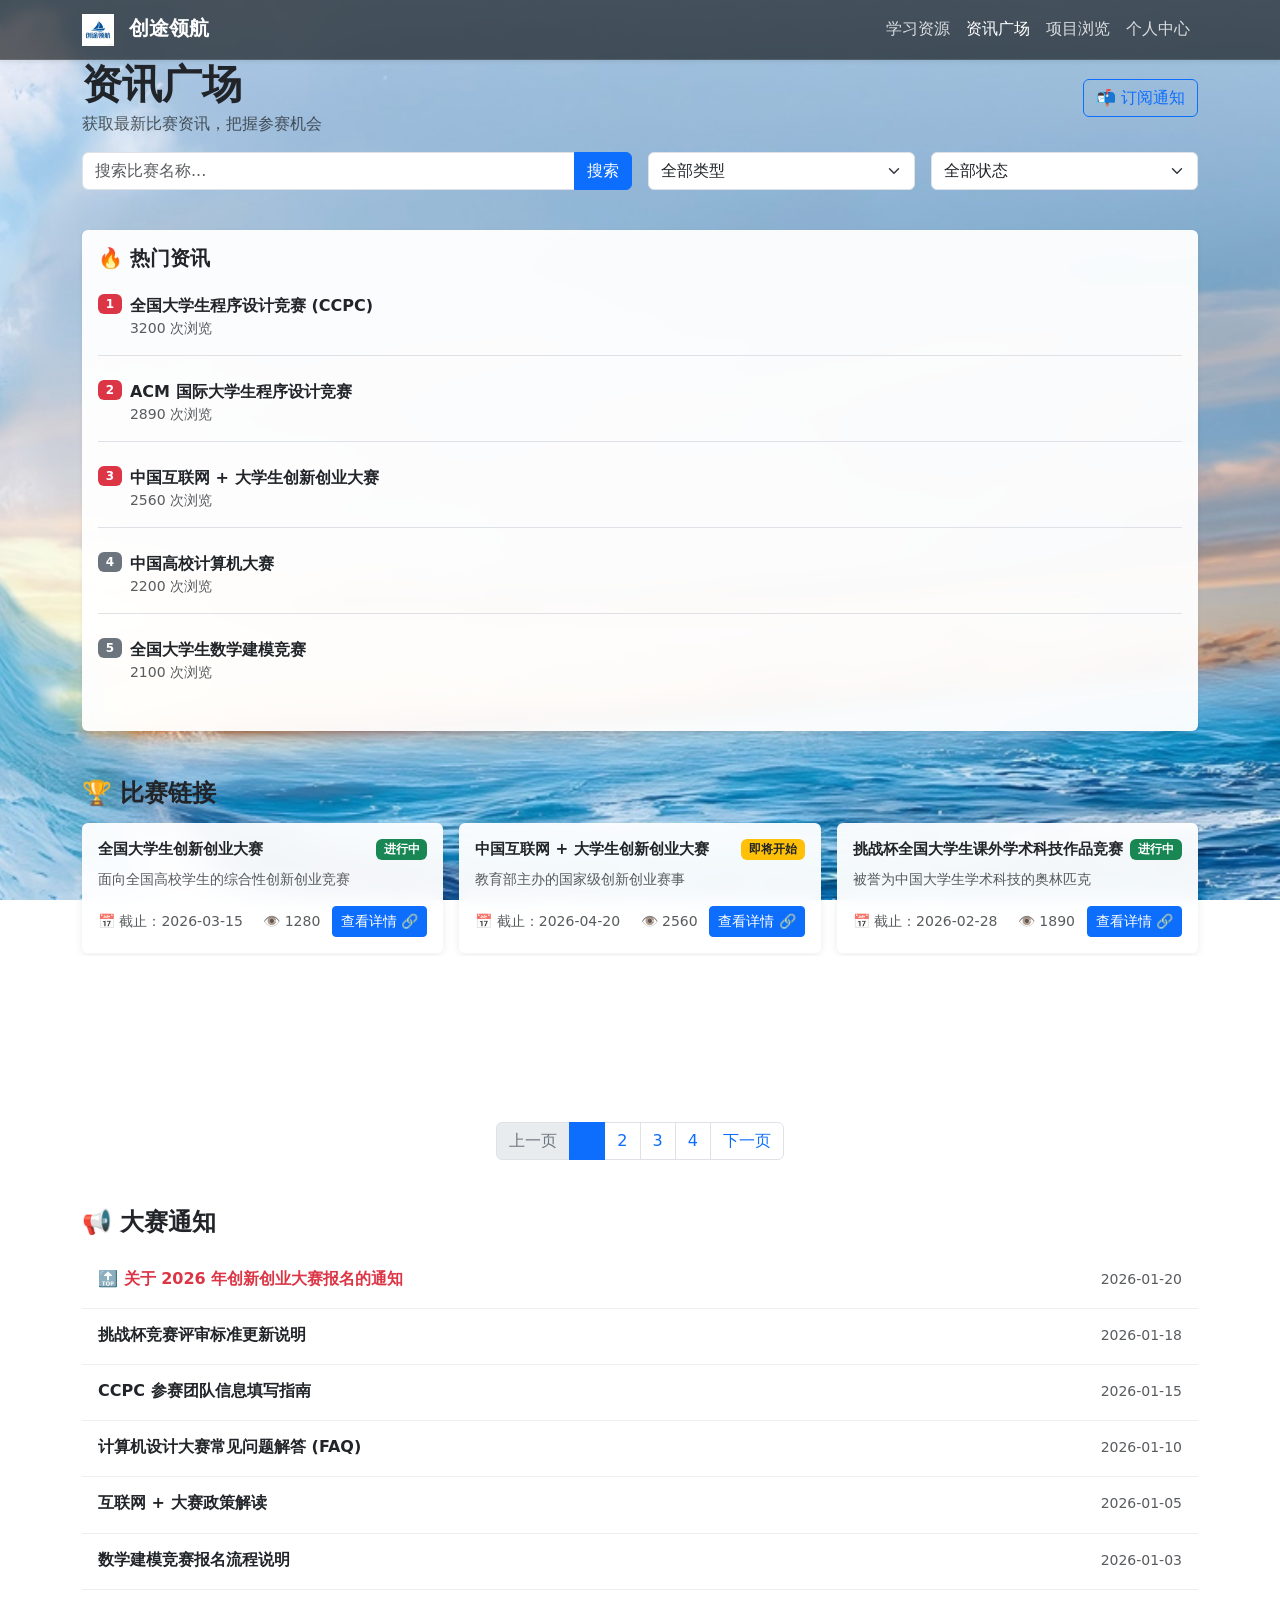
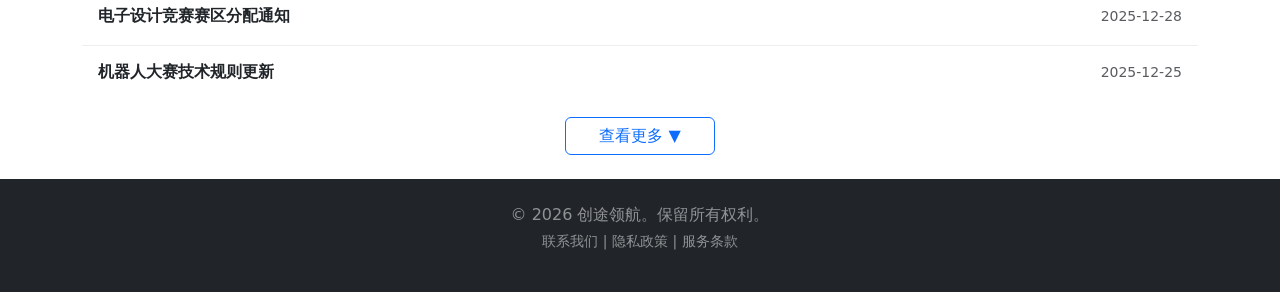
==== competition.html @ e3df8698 "2026.3.18-web设计-创途领航" ====
<!DOCTYPE html>
<html lang="zh-CN">
<head>
    <meta charset="UTF-8">
    <meta name="viewport" content="width=device-width, initial-scale=1.0">
    <title>资讯广场 - 创途领航</title>
    <link href="https://cdn.jsdelivr.net/npm/bootstrap@5.1.3/dist/css/bootstrap.min.css" rel="stylesheet">
    <link rel="stylesheet" href="/css/common.css">
    <link rel="stylesheet" href="/css/competition.css">
    <link rel="stylesheet" href="/css/common.css">
</head>
<body>

    <!-- 导航栏 -->
    <nav class="navbar navbar-expand-lg bg-dark navbar-dark shadow-sm">
        <div class="container">
            <a href="index.html" class="navbar-brand fw-bold">
                <img src="/images/logo.png" alt="logo" class="me-2" style="width: 32px; height: 32px; object-fit: contain;">
                创途领航
            </a>
            <button class="navbar-toggler" type="button" data-bs-toggle="collapse" data-bs-target="#navmenu">
                <span class="navbar-toggler-icon"></span>
            </button>
            <div class="collapse navbar-collapse" id="navmenu">
                <ul class="navbar-nav ms-auto">
                    <li class="nav-item"><a class="nav-link" href="index.html#resources">学习资源</a></li>
                    <li class="nav-item"><a class="nav-link active" href="competition.html">资讯广场</a></li>
                    <li class="nav-item"><a class="nav-link" href="project.html">项目浏览</a></li>
                    <li class="nav-item"><a class="nav-link" href="index.html#profile">个人中心</a></li>
                </ul>
            </div>
        </div>
    </nav>

    <div class="bg-full"></div>

    <!-- 页面标题 -->
    <section class="page-header">
        <div class="container">
            <div class="d-flex justify-content-between align-items-center">
                <div>
                    <h1 class="fw-bold mb-1">资讯广场</h1>
                    <p class="text-muted mb-0">获取最新比赛资讯，把握参赛机会</p>
                </div>
                <div>
                    <a href="#" class="btn btn-outline-primary" id="subscribeBtn">
                        📬 订阅通知
                    </a>
                </div>
            </div>
        </div>
    </section>

    <!-- 搜索与筛选 -->
    <section class="py-3">
        <div class="container">
            <div class="row g-3">
                <div class="col-md-6">
                    <div class="input-group">
                        <input type="text" class="form-control" id="searchInput" placeholder="搜索比赛名称...">
                        <button class="btn btn-primary" type="button" id="searchBtn">搜索</button>
                    </div>
                </div>
                <div class="col-md-3">
                    <select class="form-select" id="typeSelect">
                        <option value="">全部类型</option>
                        <option value="competition">比赛链接</option>
                        <option value="notice">大赛通知</option>
                    </select>
                </div>
                <div class="col-md-3">
                    <select class="form-select" id="statusSelect">
                        <option value="">全部状态</option>
                        <option value="ongoing">进行中</option>
                        <option value="upcoming">即将开始</option>
                        <option value="ended">已结束</option>
                    </select>
                </div>
            </div>
        </div>
    </section>

    <!-- 内容区域 -->
    <section class="py-4 flex-grow-1">
        <div class="container">
            <div class="row">
                <div class="col-12">                  
                    <!-- 热门资讯（移到顶部） -->
                    <div class="mb-5">
                        <div class="card border-0 shadow-sm">
                            <div class="card-body">
                                <h5 class="fw-bold mb-3">🔥 热门资讯</h5>
                                <ul class="list-unstyled mb-0 hot-list" id="hotList">
                                    <!-- 动态加载热门资讯 -->
                                </ul>
                            </div>
                        </div>
                    </div>

                    <!-- 比赛链接 -->
                    <div class="mb-5" id="competitionSection">
                        <h4 class="fw-bold mb-3">🏆 比赛链接</h4>
                        <div class="row g-3" id="competitionList">
                            <!-- 动态加载比赛卡片 -->
                        </div>
                        
                        <!-- 分页控件 -->
                        <nav class="mt-4" id="competitionPagination">
                            <ul class="pagination justify-content-center">
                                <!-- 动态生成分页 -->
                            </ul>
                        </nav>
                    </div>

                    <!-- 大赛通知 -->
                    <div id="noticeSection">
                        <h4 class="fw-bold mb-3">📢 大赛通知</h4>
                        <div class="list-group notice-list" id="noticeList">
                            <!-- 动态加载通知列表 -->
                        </div>
                        
                        <!-- 查看更多按钮 -->
                        <div class="text-center mt-3" id="noticeMoreBtn">
                            <button class="btn btn-outline-primary" id="toggleNoticeBtn">
                                查看更多 ▼
                            </button>
                        </div>
                    </div>
                </div>
            </div>
        </div>
    </section>
    <!-- 页脚 -->
    <footer class="bg-dark text-white-50 text-center py-4 mt-auto">
        <div class="container">
            <p class="mb-1">&copy; 2026 创途领航。保留所有权利。</p>
            <p class="small">联系我们 | 隐私政策 | 服务条款</p>
        </div>
    </footer>

    <script src="https://cdn.jsdelivr.net/npm/bootstrap@5.1.3/dist/js/bootstrap.bundle.min.js"></script>
    
    <script src="/js/competition.js"></script>
    
</body>
</html>
---- css/common.css ----
/* 动态背景层 */
.bg-full {
    position: fixed;
    top: 0;
    left: 0;
    width: 100vw;
    height: 100vh;
    background-image: url('/images/index背景.png');
    background-size: cover;
    background-position: center;
    background-repeat: no-repeat;
    z-index: -1;
    opacity: 1; 
}

/* 确保内容在背景之上 */
body {
    position: relative;
    min-height: 100vh;
}


.navbar {
    background-color: rgba(0,0,0,0.6) !important;
    backdrop-filter: blur(5px);
    border-bottom: 1px solid rgba(255, 255, 255, 0.1);
}


.navbar-brand {
    color: white !important;
}

.navbar-nav .nav-link {
    color: rgba(255, 255, 255, 0.8) !important;
    transition: color 0.3s ease;
}

.navbar-nav .nav-link:hover,
.navbar-nav .nav-link.active {
    color: white !important;
}


.card {
    background: rgba(255, 255, 255, 0.95);
    backdrop-filter: blur(10px);
}


.login-card {
    background: rgba(209, 234, 249, 0.95);
    backdrop-filter: blur(10px);
}

@media (max-width: 500px) {
    .bg-full {
        opacity: 0.1; 
    }
}
---- css/competition.css ----
/* 订阅按钮 */
#subscribeBtn {
    transition: all 0.3s ease;
}

#subscribeBtn:hover {
    transform: translateY(-2px);
}

/* 比赛卡片 */
.competition-card {
    border: none;
    box-shadow: 0 2px 9px rgba(0, 0, 0, 0.08);
}

.competition-card .card-title {
    font-size: 0.95rem;
    line-height: 1.4;
    display: -webkit-box;
    -webkit-line-clamp: 2;
    -webkit-box-orient: vertical;
    overflow: hidden;
}

.competition-card .badge {
    font-size: 0.75rem;
    padding: 0.35em 0.65em;
}

/* 通知列表 */
.notice-list .list-group-item {
    border: none;
    border-bottom: 1px solid #eee;
    transition: background-color 0.2s ease;
}

.notice-list .list-group-item:hover {
    background-color: #f8f9fa;
}

.notice-list .list-group-item:last-child {
    border-bottom: none;
}

/* 热门资讯排行 */
.hot-list li {
    transition: all 0.2s ease;
    padding: 0.5rem 0;
}

.hot-list li:hover {
    transform: translateX(5px);
}

.hot-list li:not(:last-child) {
    border-bottom: 1px solid #f5f5f5;
}

.hot-list .badge {
    min-width: 20px;
    height: 20px;
    display: flex;
    align-items: center;
    justify-content: center;
}

/* 筛选区域 */
.input-group .form-control {
    border-top-right-radius: 0;
    border-bottom-right-radius: 0;
}

.input-group .btn {
    border-top-left-radius: 0;
    border-bottom-left-radius: 0;
}

/* 分页样式优化 */
.pagination .page-link {
    color: #0d6efd;
    border: 1px solid #dee2e6;
}

.pagination .page-item.active .page-link {
    background-color: #0d6efd;
    border-color: #0d6efd;
}

.pagination .page-item.disabled .page-link {
    color: #6c757d;
    pointer-events: none;
}

/* 查看更多按钮 */
#toggleNoticeBtn {
    min-width: 150px;
    transition: all 0.3s ease;
}

#toggleNoticeBtn:hover {
    transform: translateY(-2px);
    box-shadow: 0 4px 12px rgba(13, 110, 253, 0.2);
}

/* 响应式调整 */
@media (max-width: 768px) {
    .page-header .d-flex {
        flex-direction: column;
        gap: 1rem;
        text-align: center;
    }
    
    .page-header .btn {
        width: 100%;
    }
    
    .competition-card .d-flex {
        flex-direction: column;
        gap: 0.5rem;
    }
    
    .pagination .page-link {
        padding: 0.5rem 0.75rem;
        font-size: 0.875rem;
    }
}
---- css/common.css ----
/* 动态背景层 */
.bg-full {
    position: fixed;
    top: 0;
    left: 0;
    width: 100vw;
    height: 100vh;
    background-image: url('/images/index背景.png');
    background-size: cover;
    background-position: center;
    background-repeat: no-repeat;
    z-index: -1;
    opacity: 1; 
}

/* 确保内容在背景之上 */
body {
    position: relative;
    min-height: 100vh;
}


.navbar {
    background-color: rgba(0,0,0,0.6) !important;
    backdrop-filter: blur(5px);
    border-bottom: 1px solid rgba(255, 255, 255, 0.1);
}


.navbar-brand {
    color: white !important;
}

.navbar-nav .nav-link {
    color: rgba(255, 255, 255, 0.8) !important;
    transition: color 0.3s ease;
}

.navbar-nav .nav-link:hover,
.navbar-nav .nav-link.active {
    color: white !important;
}


.card {
    background: rgba(255, 255, 255, 0.95);
    backdrop-filter: blur(10px);
}


.login-card {
    background: rgba(209, 234, 249, 0.95);
    backdrop-filter: blur(10px);
}

@media (max-width: 500px) {
    .bg-full {
        opacity: 0.1; 
    }
}
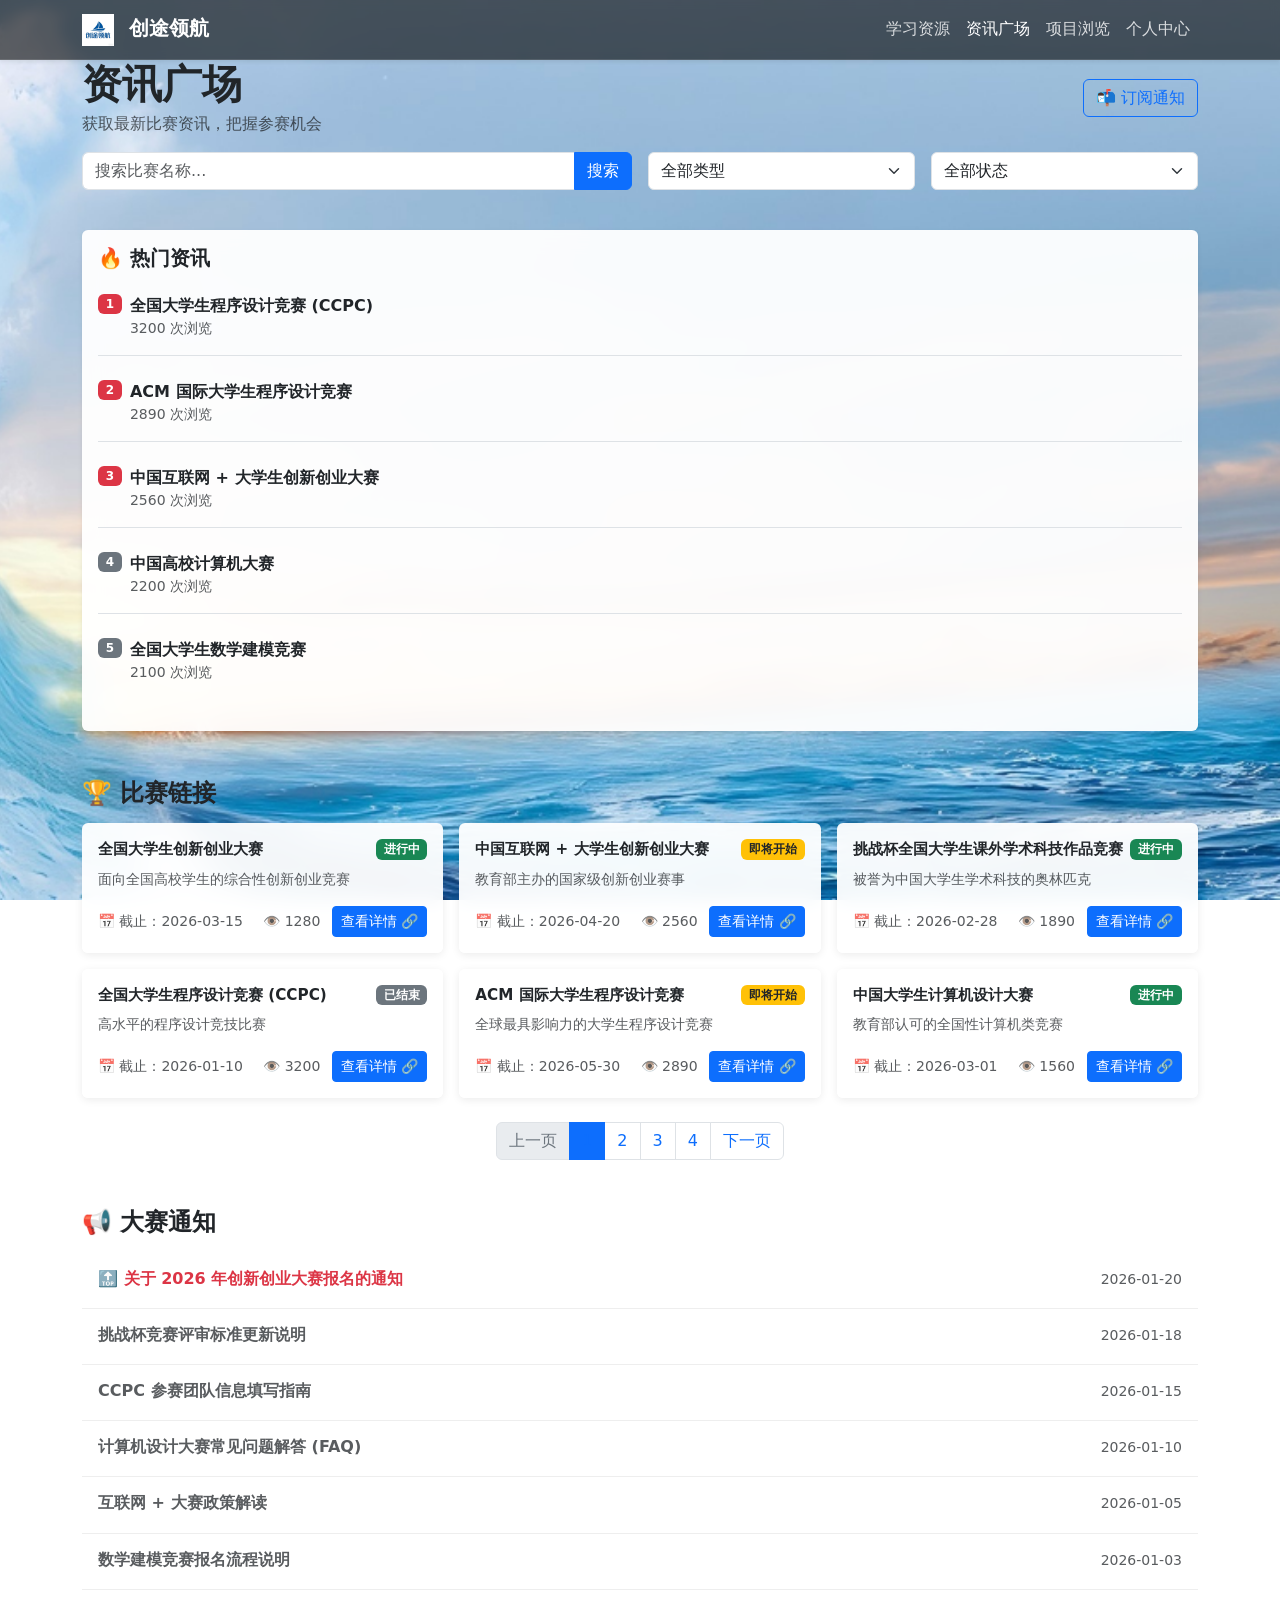
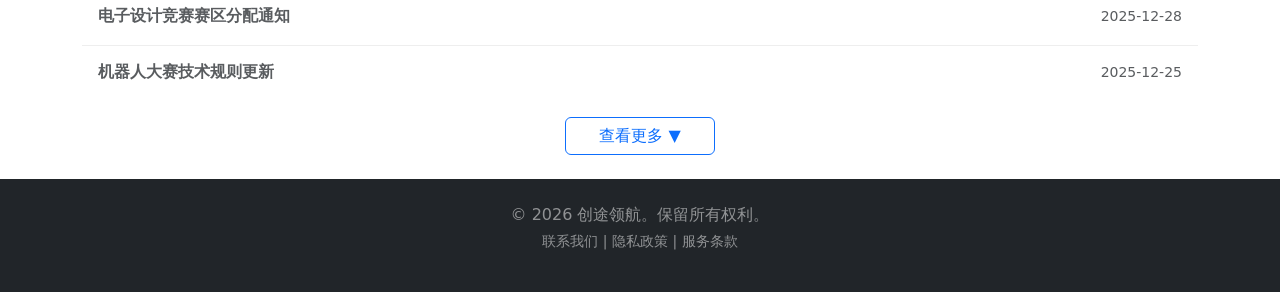
==== commit e2630384: "2026.3.18//改成本地bootstrap" ====
--- a/competition.html
+++ b/competition.html
@@ -4,7 +4,7 @@
     <meta charset="UTF-8">
     <meta name="viewport" content="width=device-width, initial-scale=1.0">
     <title>资讯广场 - 创途领航</title>
-    <link href="https://cdn.jsdelivr.net/npm/bootstrap@5.1.3/dist/css/bootstrap.min.css" rel="stylesheet">
+    <link href="./css/bootstrap.min.css" rel="stylesheet">
     <link rel="stylesheet" href="/css/common.css">
     <link rel="stylesheet" href="/css/competition.css">
     <link rel="stylesheet" href="/css/common.css">
@@ -138,7 +138,7 @@
         </div>
     </footer>
 
-    <script src="https://cdn.jsdelivr.net/npm/bootstrap@5.1.3/dist/js/bootstrap.bundle.min.js"></script>
+    <script src="./js/bootstrap.bundle.min.js"></script>
     
     <script src="/js/competition.js"></script>
     
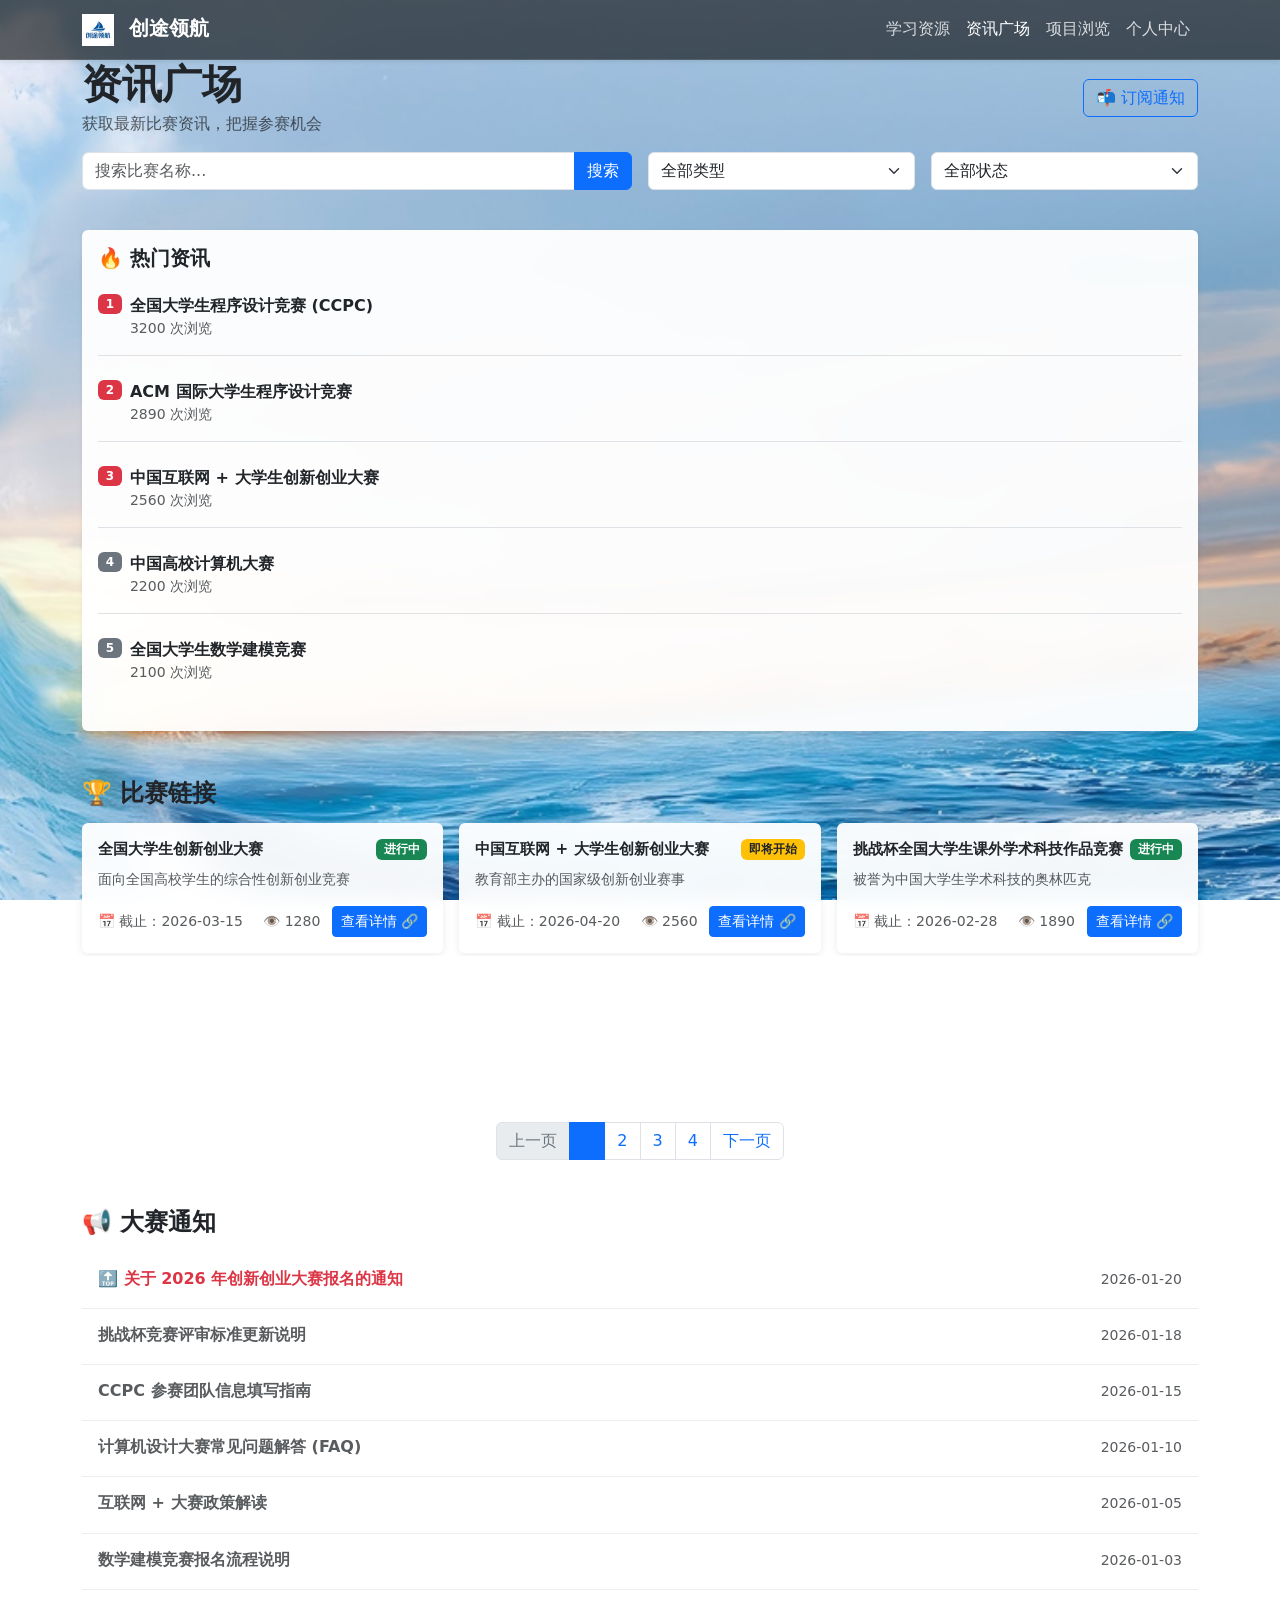
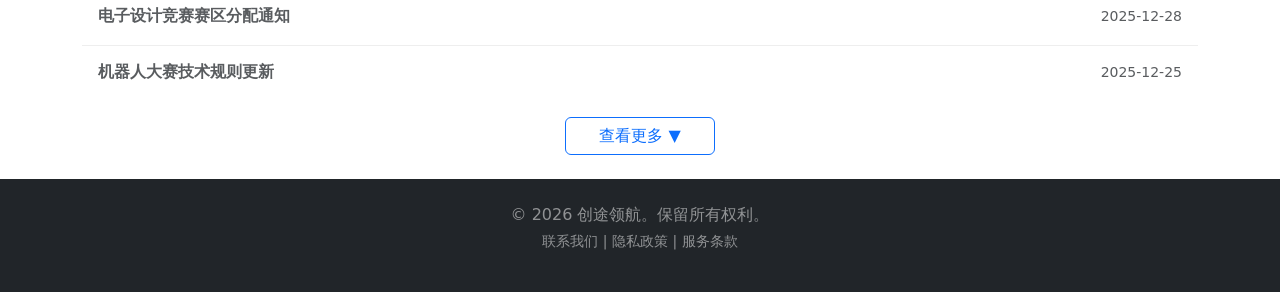
==== commit 8fd5c03d: "2026.3.18//5" ====
--- a/competition.html
+++ b/competition.html
@@ -5,9 +5,9 @@
     <meta name="viewport" content="width=device-width, initial-scale=1.0">
     <title>资讯广场 - 创途领航</title>
     <link href="./css/bootstrap.min.css" rel="stylesheet">
-    <link rel="stylesheet" href="/css/common.css">
-    <link rel="stylesheet" href="/css/competition.css">
-    <link rel="stylesheet" href="/css/common.css">
+    <link rel="stylesheet" href="./css/common.css">
+    <link rel="stylesheet" href="./css/competition.css">
+    <link rel="stylesheet" href="./css/common.css">
 </head>
 <body>
 
@@ -15,7 +15,7 @@
     <nav class="navbar navbar-expand-lg bg-dark navbar-dark shadow-sm">
         <div class="container">
             <a href="index.html" class="navbar-brand fw-bold">
-                <img src="/images/logo.png" alt="logo" class="me-2" style="width: 32px; height: 32px; object-fit: contain;">
+                <img src="./images/logo.png" alt="logo" class="me-2" style="width: 32px; height: 32px; object-fit: contain;">
                 创途领航
             </a>
             <button class="navbar-toggler" type="button" data-bs-toggle="collapse" data-bs-target="#navmenu">
@@ -23,10 +23,10 @@
             </button>
             <div class="collapse navbar-collapse" id="navmenu">
                 <ul class="navbar-nav ms-auto">
-                    <li class="nav-item"><a class="nav-link" href="index.html#resources">学习资源</a></li>
+                      <li class="nav-item"><a class="nav-link " href="study.html">学习资源</a></li>
                     <li class="nav-item"><a class="nav-link active" href="competition.html">资讯广场</a></li>
                     <li class="nav-item"><a class="nav-link" href="project.html">项目浏览</a></li>
-                    <li class="nav-item"><a class="nav-link" href="index.html#profile">个人中心</a></li>
+                    <li class="nav-item"><a class="nav-link" href="personal.html">个人中心</a></li>
                 </ul>
             </div>
         </div>
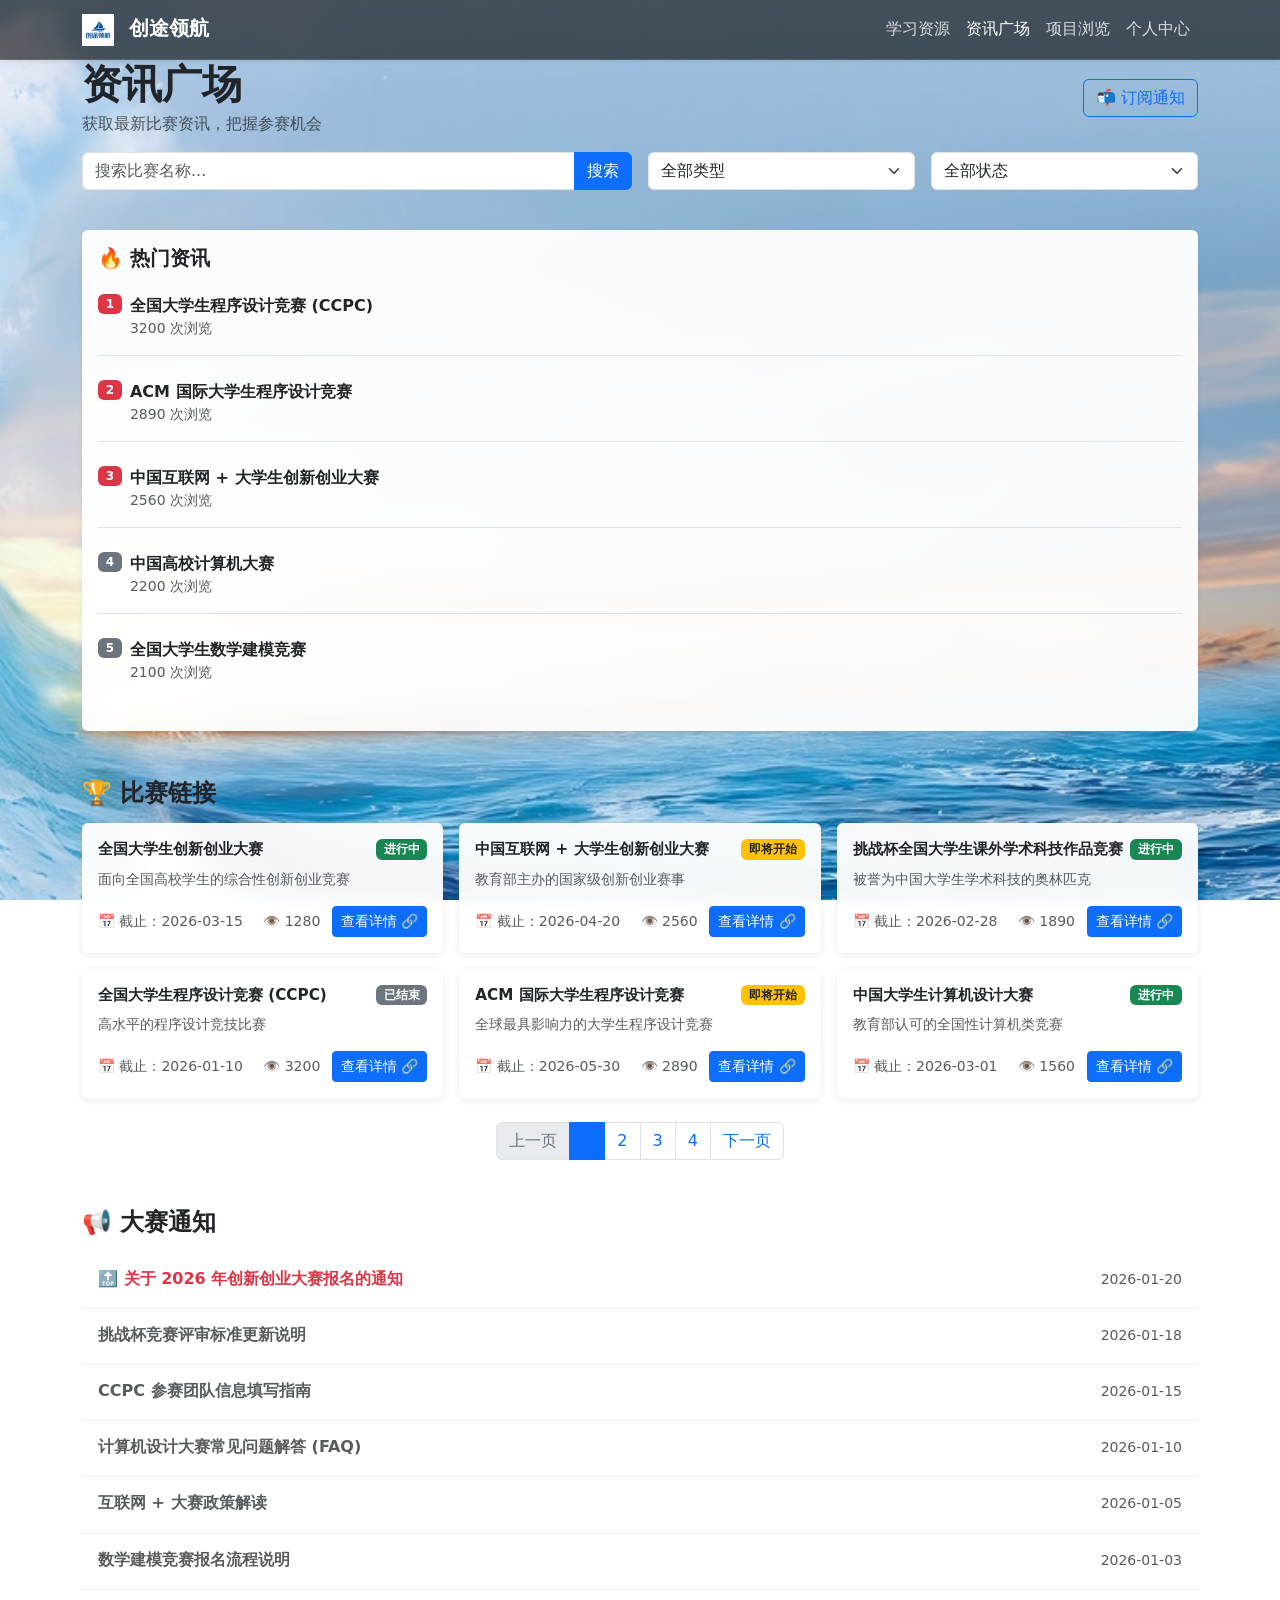
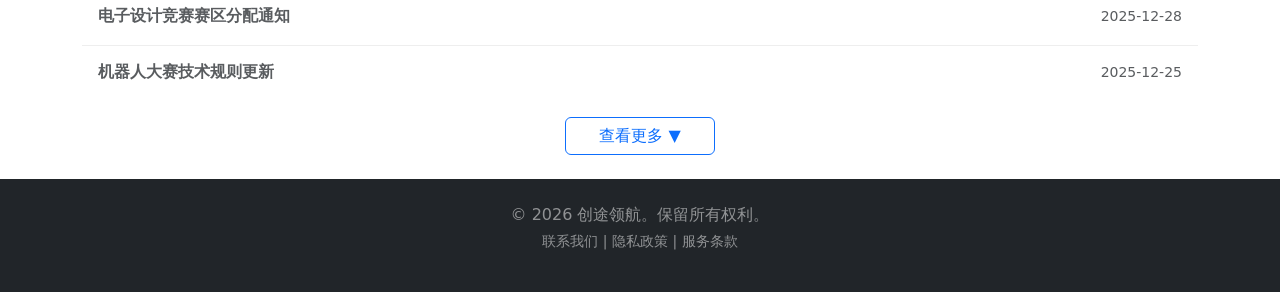
==== commit 006da5f0: "2026.3.18//7" ====
--- a/competition.html
+++ b/competition.html
@@ -140,7 +140,7 @@
 
     <script src="./js/bootstrap.bundle.min.js"></script>
     
-    <script src="/js/competition.js"></script>
+    <script src="./js/competition.js"></script>
     
 </body>
 </html>
--- a/css/common.css
+++ b/css/common.css
@@ -5,7 +5,7 @@
     left: 0;
     width: 100vw;
     height: 100vh;
-    background-image: url('/images/index背景.png');
+    background-image: url('../images/index背景.png');
     background-size: cover;
     background-position: center;
     background-repeat: no-repeat;
--- a/css/common.css
+++ b/css/common.css
@@ -5,7 +5,7 @@
     left: 0;
     width: 100vw;
     height: 100vh;
-    background-image: url('/images/index背景.png');
+    background-image: url('../images/index背景.png');
     background-size: cover;
     background-position: center;
     background-repeat: no-repeat;
